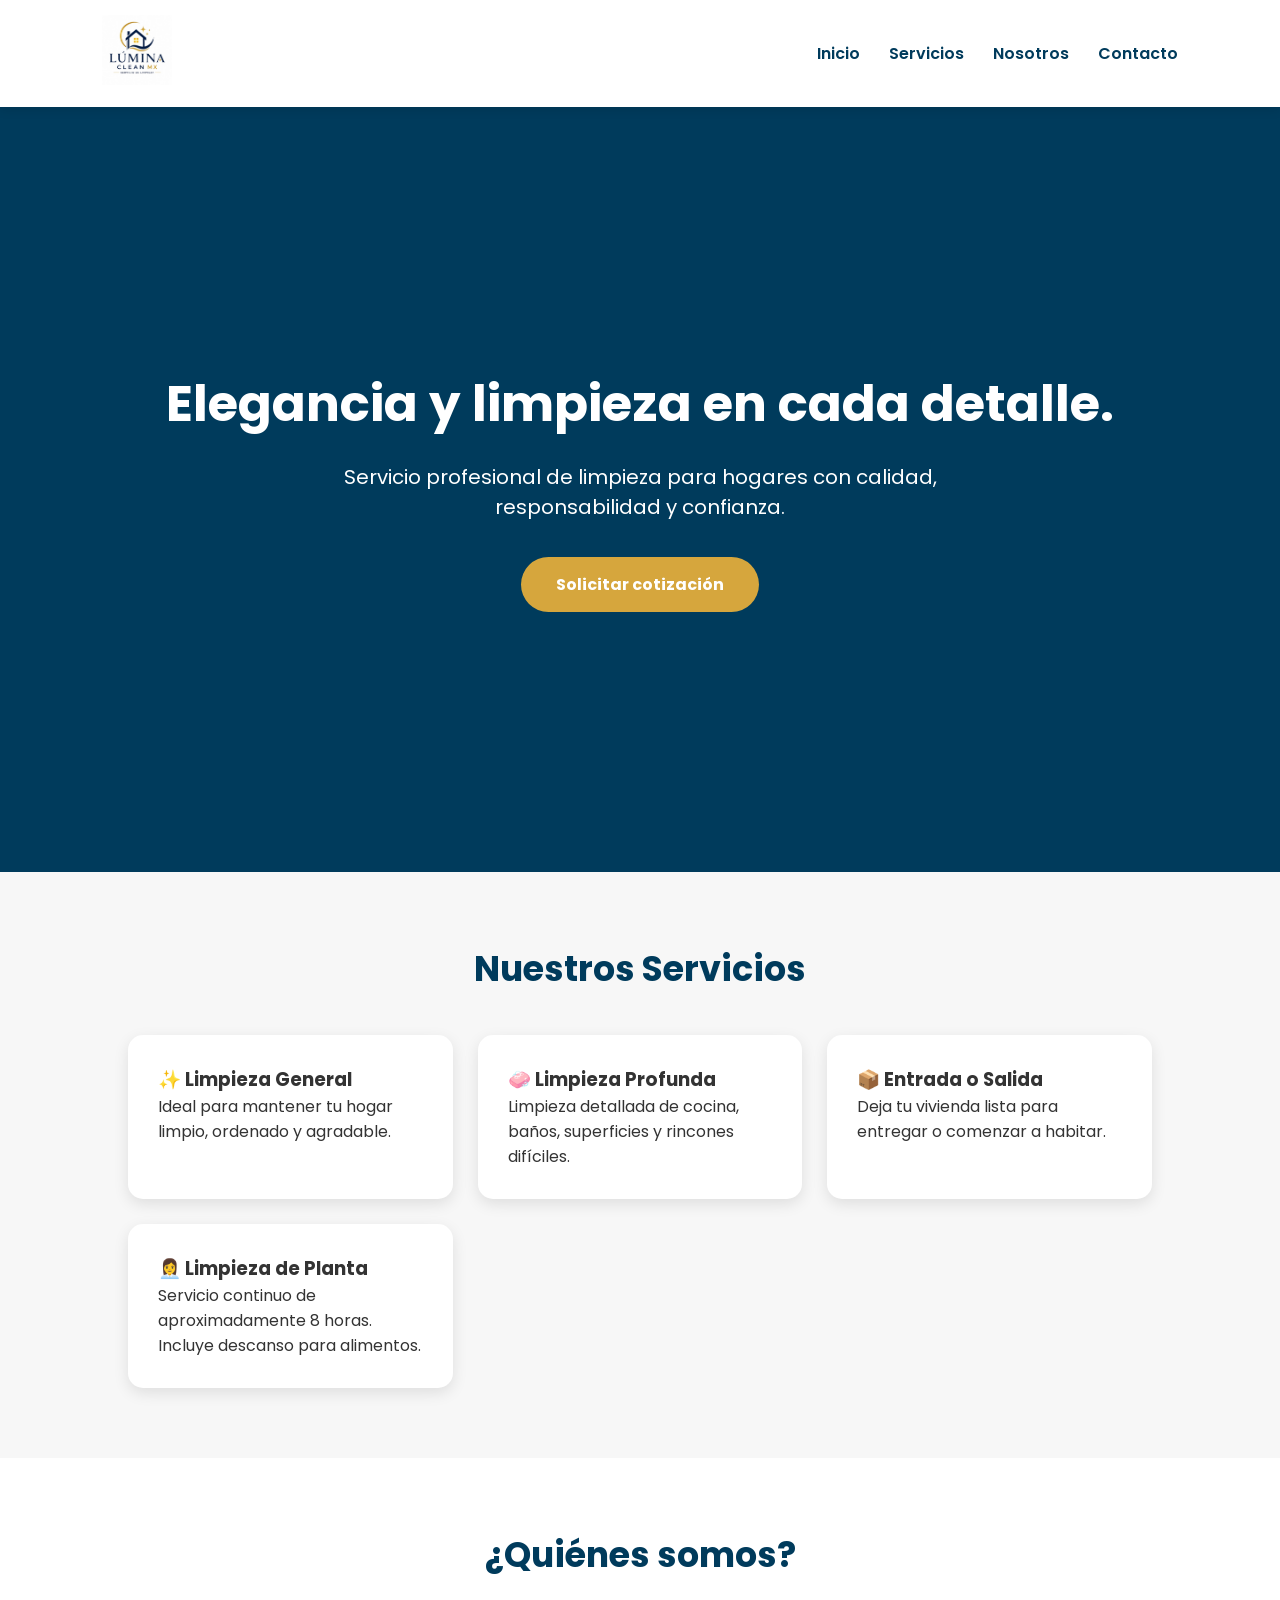
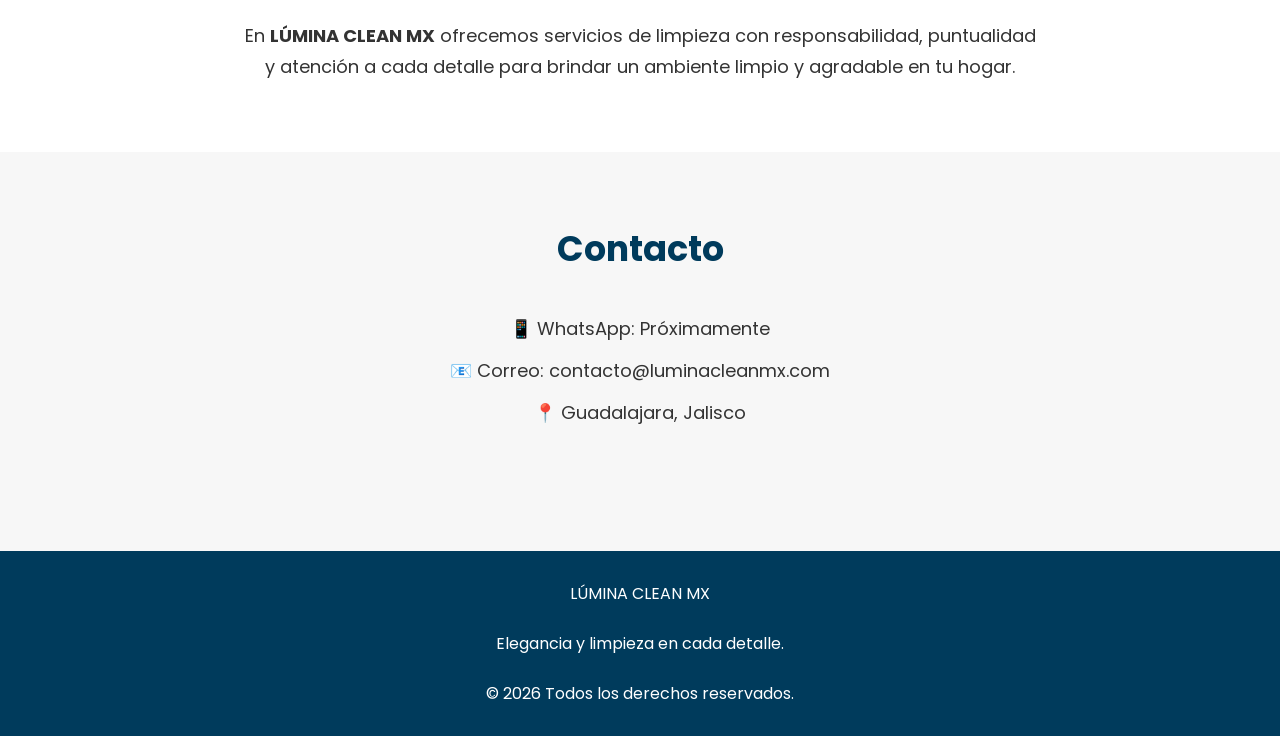
==== LUMINA-CLEAN-MX/index.html @ 3fd2923a "Add files via upload" ====
<!DOCTYPE html>
<html lang="es">
<head>

<meta charset="UTF-8">
<meta name="viewport" content="width=device-width, initial-scale=1.0">

<title>LÚMINA CLEAN MX</title>

<link rel="stylesheet" href="style.css">

<link rel="preconnect" href="https://fonts.googleapis.com">

<link href="https://fonts.googleapis.com/css2?family=Poppins:wght@300;400;600;700&display=swap" rel="stylesheet">

</head>

<body>

<header>

<div class="logo">

<img src="img/logo.png" alt="LÚMINA CLEAN MX">

</div>

<nav>

<a href="#inicio">Inicio</a>

<a href="#servicios">Servicios</a>

<a href="#nosotros">Nosotros</a>

<a href="#contacto">Contacto</a>

</nav>

</header>

<section id="inicio" class="hero">

<h1>Elegancia y limpieza en cada detalle.</h1>

<p>
Servicio profesional de limpieza para hogares con calidad, responsabilidad y confianza.
</p>

<a href="#contacto" class="boton">
Solicitar cotización
</a>

</section>

<section id="servicios">

<h2>Nuestros Servicios</h2>

<div class="contenedor">

<div class="tarjeta">

<h3>✨ Limpieza General</h3>

<p>
Ideal para mantener tu hogar limpio, ordenado y agradable.
</p>

</div>

<div class="tarjeta">

<h3>🧼 Limpieza Profunda</h3>

<p>
Limpieza detallada de cocina, baños, superficies y rincones difíciles.
</p>

</div>

<div class="tarjeta">

<h3>📦 Entrada o Salida</h3>

<p>
Deja tu vivienda lista para entregar o comenzar a habitar.
</p>

</div>

<div class="tarjeta">

<h3>👩‍💼 Limpieza de Planta</h3>

<p>

Servicio continuo de aproximadamente 8 horas.

Incluye descanso para alimentos.

</p>

</div>

</div>

</section>

<section id="nosotros">

<h2>¿Quiénes somos?</h2>

<p>

En <strong>LÚMINA CLEAN MX</strong> ofrecemos servicios de limpieza con responsabilidad, puntualidad y atención a cada detalle para brindar un ambiente limpio y agradable en tu hogar.

</p>

</section>

<section id="contacto">

<h2>Contacto</h2>

<p>

📱 WhatsApp: Próximamente

</p>

<p>

📧 Correo: contacto@luminacleanmx.com

</p>

<p>

📍 Guadalajara, Jalisco

</p>

</section>

<footer>

<p>

LÚMINA CLEAN MX

<br><br>

Elegancia y limpieza en cada detalle.

<br><br>

© 2026 Todos los derechos reservados.

</p>

</footer>

<script src="script.js"></script>

</body>

</html>
---- LUMINA-CLEAN-MX/style.css ----
*{
margin:0;
padding:0;
box-sizing:border-box;
}

body{

font-family:'Poppins',sans-serif;
background:#f7f7f7;
color:#333;

}

header{

display:flex;
justify-content:space-between;
align-items:center;

padding:15px 8%;

background:white;

position:sticky;
top:0;

box-shadow:0 3px 10px rgba(0,0,0,.1);

}

.logo img{

height:70px;

}

nav a{

text-decoration:none;

margin-left:25px;

color:#003b5c;

font-weight:600;

}

.hero{

height:85vh;

display:flex;

flex-direction:column;

justify-content:center;

align-items:center;

text-align:center;

background:#003b5c;

color:white;

padding:20px;

}

.hero h1{

font-size:50px;

margin-bottom:20px;

}

.hero p{

font-size:20px;

max-width:700px;

margin-bottom:35px;

}

.boton{

background:#d6a63d;

padding:15px 35px;

text-decoration:none;

color:white;

border-radius:30px;

font-weight:bold;

transition:.3s;

}

.boton:hover{

background:#c08d1d;

}

section{

padding:70px 10%;

}

h2{

text-align:center;

margin-bottom:40px;

font-size:35px;

color:#003b5c;

}

.contenedor{

display:grid;

grid-template-columns:repeat(auto-fit,minmax(250px,1fr));

gap:25px;

}

.tarjeta{

background:white;

padding:30px;

border-radius:15px;

box-shadow:0 5px 15px rgba(0,0,0,.1);

transition:.3s;

}

.tarjeta:hover{

transform:translateY(-8px);

}

#nosotros{

text-align:center;

background:white;

}

#nosotros p{

max-width:800px;

margin:auto;

font-size:18px;

line-height:1.7;

}

#contacto{

text-align:center;

}

#contacto p{

margin:15px;

font-size:18px;

}

footer{

background:#003b5c;

color:white;

text-align:center;

padding:30px;

margin-top:40px;

}

@media(max-width:768px){

header{

flex-direction:column;

}

nav{

margin-top:15px;

}

nav a{

display:block;

margin:10px 0;

}

.hero h1{

font-size:35px;

}

.hero p{

font-size:18px;

}

}
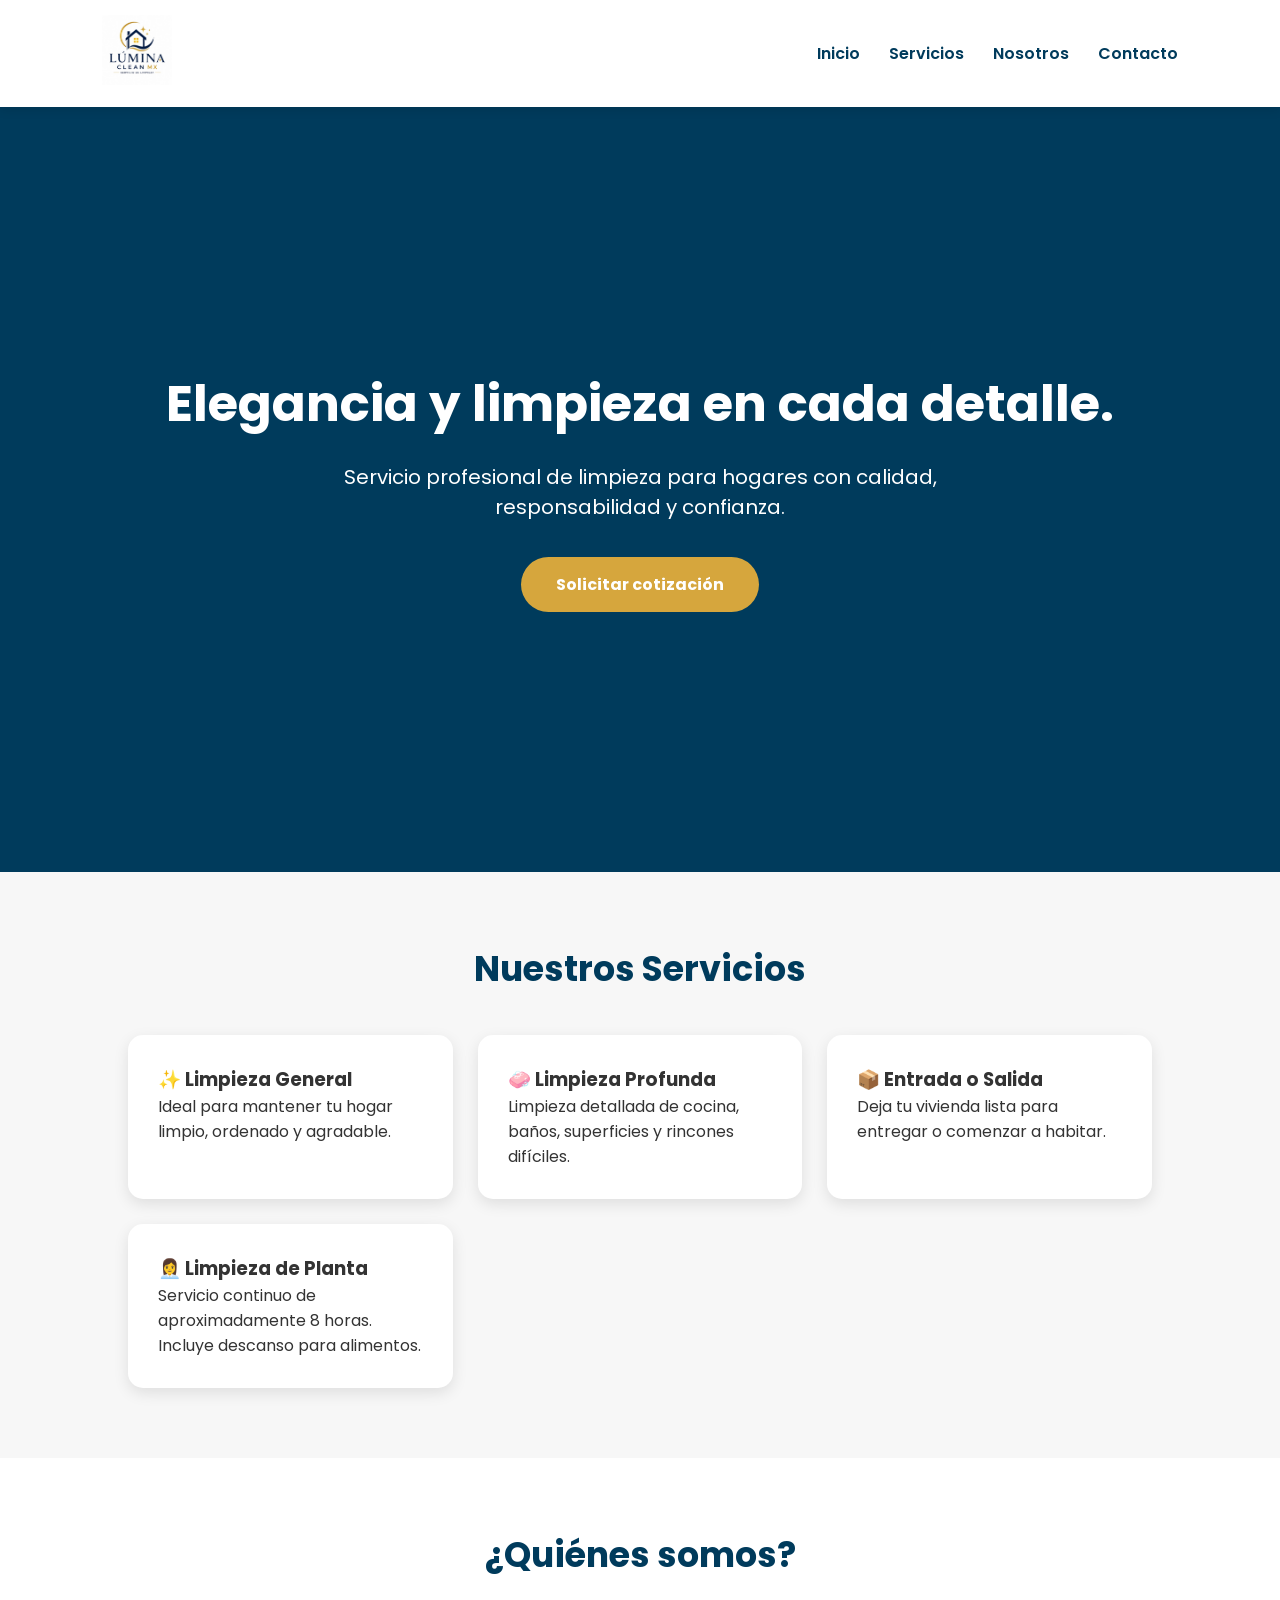
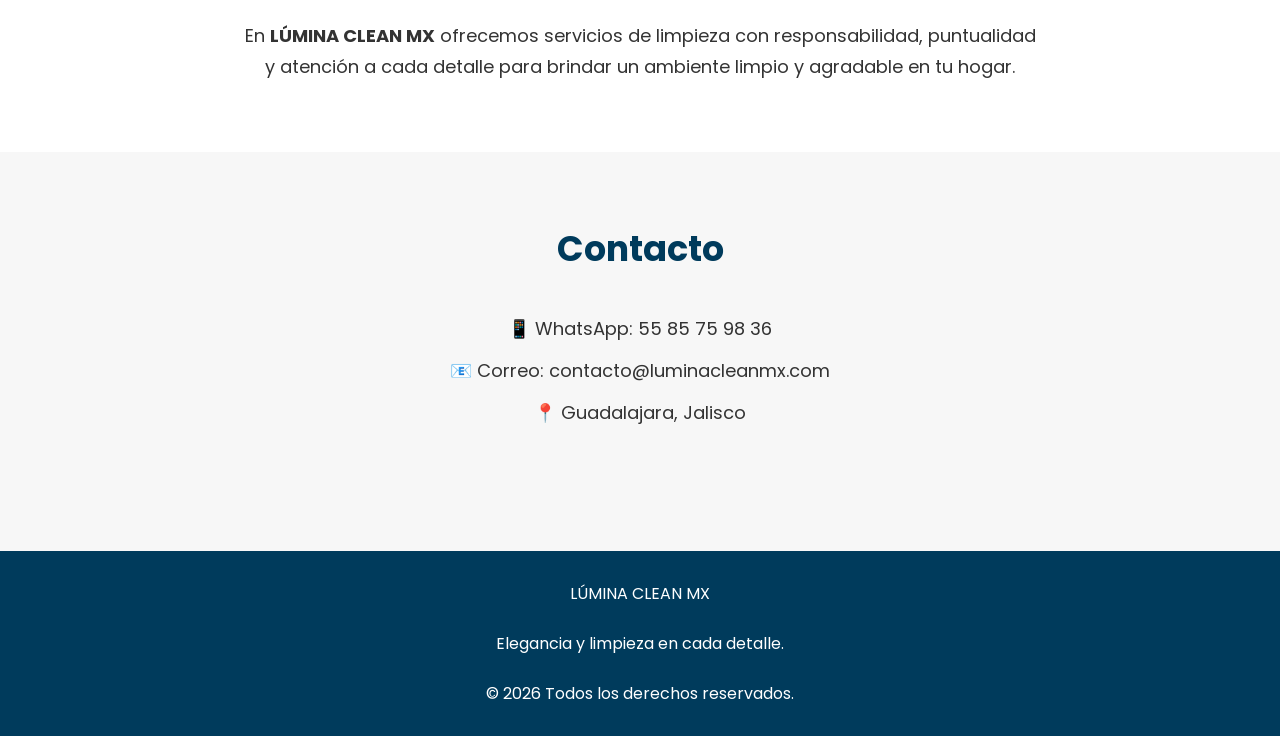
==== commit b6d0e1e8: "Update index.html" ====
--- a/LUMINA-CLEAN-MX/index.html
+++ b/LUMINA-CLEAN-MX/index.html
@@ -125,7 +125,7 @@
 
 <p>
 
-📱 WhatsApp: Próximamente
+📱 WhatsApp: 55 85 75 98 36
 
 </p>
 
@@ -165,4 +165,4 @@
 
 </body>
 
-</html>+</html>
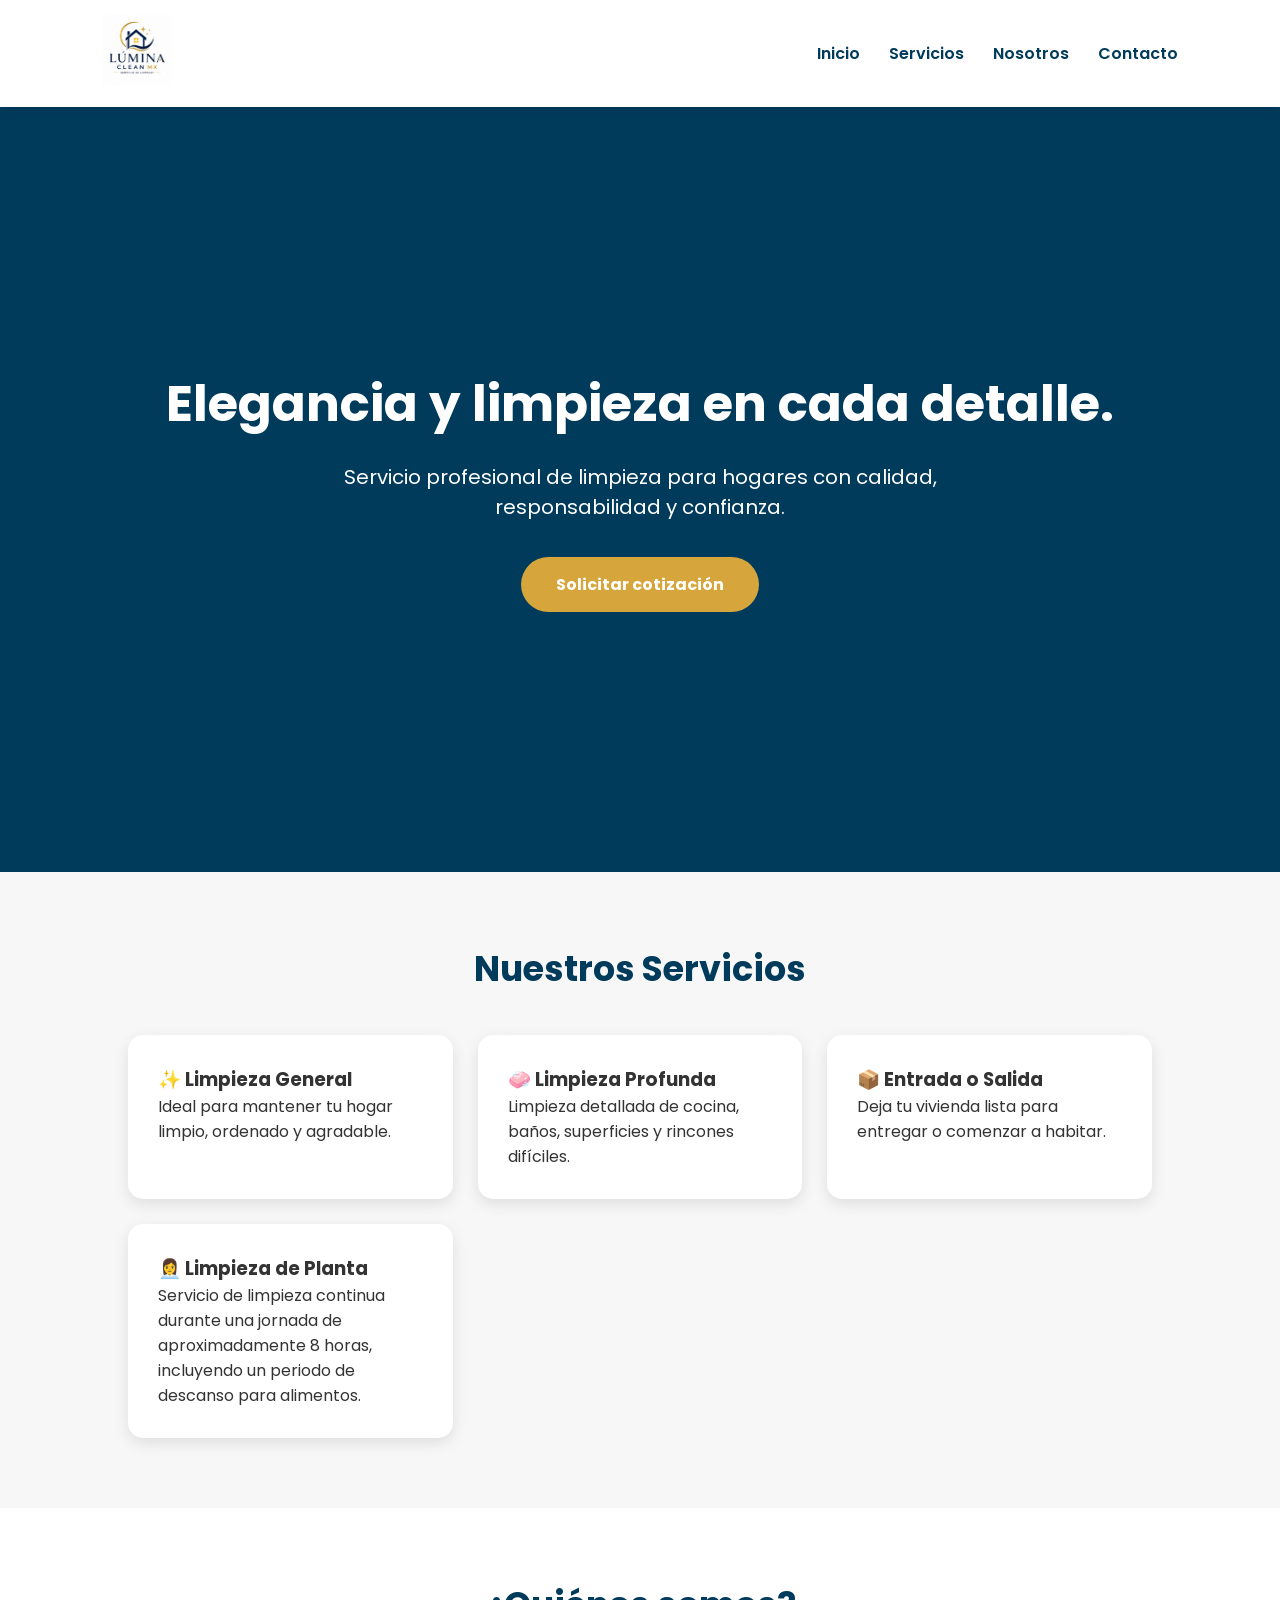
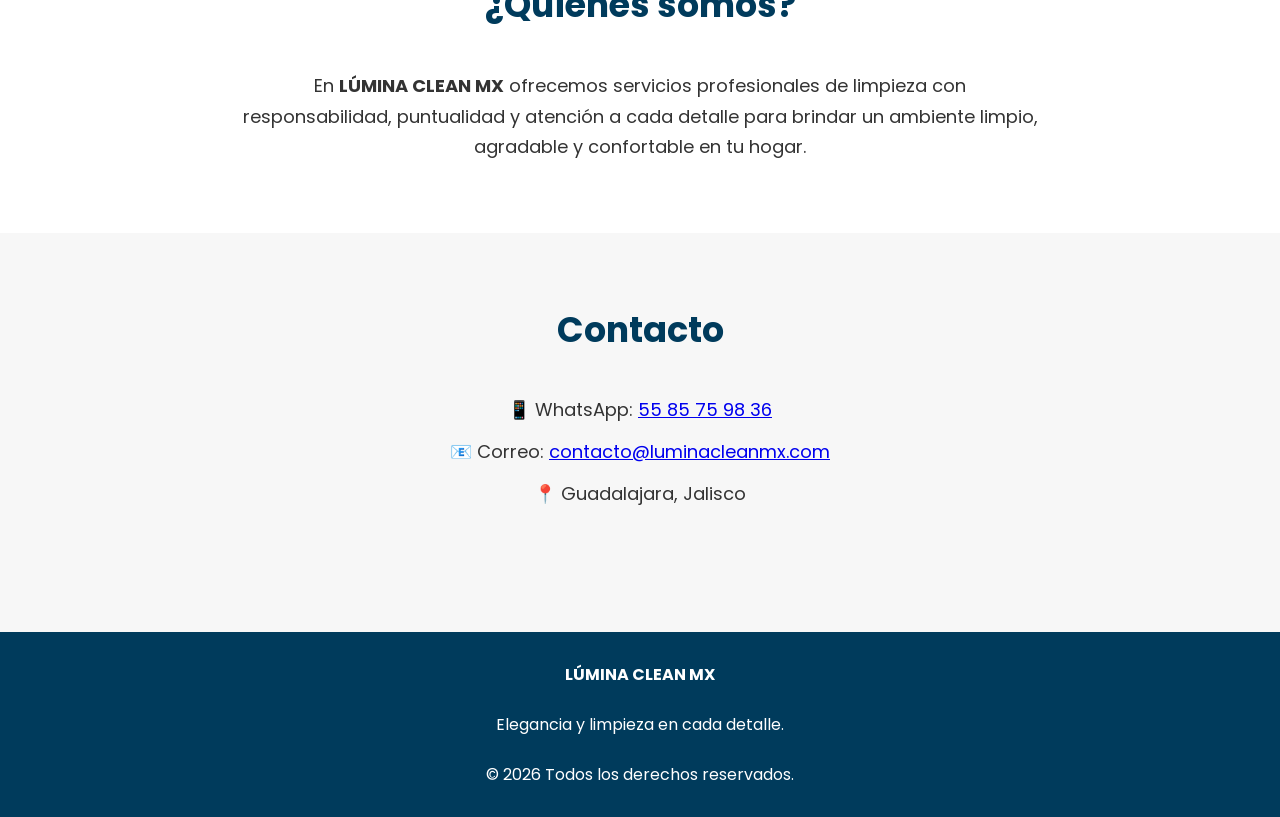
==== commit 36154b59: "Update index.html" ====
--- a/LUMINA-CLEAN-MX/index.html
+++ b/LUMINA-CLEAN-MX/index.html
@@ -1,167 +1,227 @@
 <!DOCTYPE html>
 <html lang="es">
+
 <head>
 
-<meta charset="UTF-8">
-<meta name="viewport" content="width=device-width, initial-scale=1.0">
-
-<title>LÚMINA CLEAN MX</title>
-
-<link rel="stylesheet" href="style.css">
-
-<link rel="preconnect" href="https://fonts.googleapis.com">
-
-<link href="https://fonts.googleapis.com/css2?family=Poppins:wght@300;400;600;700&display=swap" rel="stylesheet">
+    <meta charset="UTF-8">
+
+    <meta name="viewport" content="width=device-width, initial-scale=1.0">
+
+    <meta name="description"
+        content="LÚMINA CLEAN MX ofrece servicios profesionales de limpieza general, profunda, entrada y salida, y limpieza de planta en Guadalajara, Jalisco.">
+
+    <title>LÚMINA CLEAN MX | Servicios Profesionales de Limpieza</title>
+
+    <link rel="stylesheet" href="style.css">
+
+    <link rel="preconnect" href="https://fonts.googleapis.com">
+
+    <link rel="preconnect" href="https://fonts.gstatic.com" crossorigin>
+
+    <link href="https://fonts.googleapis.com/css2?family=Poppins:wght@300;400;600;700&display=swap"
+        rel="stylesheet">
 
 </head>
 
 <body>
 
-<header>
-
-<div class="logo">
-
-<img src="img/logo.png" alt="LÚMINA CLEAN MX">
-
-</div>
-
-<nav>
-
-<a href="#inicio">Inicio</a>
-
-<a href="#servicios">Servicios</a>
-
-<a href="#nosotros">Nosotros</a>
-
-<a href="#contacto">Contacto</a>
-
-</nav>
-
-</header>
-
-<section id="inicio" class="hero">
-
-<h1>Elegancia y limpieza en cada detalle.</h1>
-
-<p>
-Servicio profesional de limpieza para hogares con calidad, responsabilidad y confianza.
-</p>
-
-<a href="#contacto" class="boton">
-Solicitar cotización
-</a>
-
-</section>
-
-<section id="servicios">
-
-<h2>Nuestros Servicios</h2>
-
-<div class="contenedor">
-
-<div class="tarjeta">
-
-<h3>✨ Limpieza General</h3>
-
-<p>
-Ideal para mantener tu hogar limpio, ordenado y agradable.
-</p>
-
-</div>
-
-<div class="tarjeta">
-
-<h3>🧼 Limpieza Profunda</h3>
-
-<p>
-Limpieza detallada de cocina, baños, superficies y rincones difíciles.
-</p>
-
-</div>
-
-<div class="tarjeta">
-
-<h3>📦 Entrada o Salida</h3>
-
-<p>
-Deja tu vivienda lista para entregar o comenzar a habitar.
-</p>
-
-</div>
-
-<div class="tarjeta">
-
-<h3>👩‍💼 Limpieza de Planta</h3>
-
-<p>
-
-Servicio continuo de aproximadamente 8 horas.
-
-Incluye descanso para alimentos.
-
-</p>
-
-</div>
-
-</div>
-
-</section>
-
-<section id="nosotros">
-
-<h2>¿Quiénes somos?</h2>
-
-<p>
-
-En <strong>LÚMINA CLEAN MX</strong> ofrecemos servicios de limpieza con responsabilidad, puntualidad y atención a cada detalle para brindar un ambiente limpio y agradable en tu hogar.
-
-</p>
-
-</section>
-
-<section id="contacto">
-
-<h2>Contacto</h2>
-
-<p>
-
-📱 WhatsApp: 55 85 75 98 36
-
-</p>
-
-<p>
-
-📧 Correo: contacto@luminacleanmx.com
-
-</p>
-
-<p>
-
-📍 Guadalajara, Jalisco
-
-</p>
-
-</section>
-
-<footer>
-
-<p>
-
-LÚMINA CLEAN MX
-
-<br><br>
-
-Elegancia y limpieza en cada detalle.
-
-<br><br>
-
-© 2026 Todos los derechos reservados.
-
-</p>
-
-</footer>
-
-<script src="script.js"></script>
+    <!-- ENCABEZADO -->
+
+    <header>
+
+        <div class="logo">
+
+            <a href="#inicio">
+
+                <img src="img/logo.png" alt="Logo de LÚMINA CLEAN MX">
+
+            </a>
+
+        </div>
+
+        <nav aria-label="Navegación principal">
+
+            <a href="#inicio">Inicio</a>
+
+            <a href="#servicios">Servicios</a>
+
+            <a href="#nosotros">Nosotros</a>
+
+            <a href="#contacto">Contacto</a>
+
+        </nav>
+
+    </header>
+
+
+    <!-- CONTENIDO PRINCIPAL -->
+
+    <main>
+
+        <!-- INICIO -->
+
+        <section id="inicio" class="hero">
+
+            <h1>Elegancia y limpieza en cada detalle.</h1>
+
+            <p>
+                Servicio profesional de limpieza para hogares con calidad,
+                responsabilidad y confianza.
+            </p>
+
+            <a href="#contacto" class="boton">
+
+                Solicitar cotización
+
+            </a>
+
+        </section>
+
+
+        <!-- SERVICIOS -->
+
+        <section id="servicios">
+
+            <h2>Nuestros Servicios</h2>
+
+            <div class="contenedor">
+
+                <div class="tarjeta">
+
+                    <h3>✨ Limpieza General</h3>
+
+                    <p>
+                        Ideal para mantener tu hogar limpio,
+                        ordenado y agradable.
+                    </p>
+
+                </div>
+
+
+                <div class="tarjeta">
+
+                    <h3>🧼 Limpieza Profunda</h3>
+
+                    <p>
+                        Limpieza detallada de cocina, baños,
+                        superficies y rincones difíciles.
+                    </p>
+
+                </div>
+
+
+                <div class="tarjeta">
+
+                    <h3>📦 Entrada o Salida</h3>
+
+                    <p>
+                        Deja tu vivienda lista para entregar
+                        o comenzar a habitar.
+                    </p>
+
+                </div>
+
+
+                <div class="tarjeta">
+
+                    <h3>👩‍💼 Limpieza de Planta</h3>
+
+                    <p>
+                        Servicio de limpieza continua durante
+                        una jornada de aproximadamente 8 horas,
+                        incluyendo un periodo de descanso para alimentos.
+                    </p>
+
+                </div>
+
+            </div>
+
+        </section>
+
+
+        <!-- NOSOTROS -->
+
+        <section id="nosotros">
+
+            <h2>¿Quiénes somos?</h2>
+
+            <p>
+
+                En <strong>LÚMINA CLEAN MX</strong> ofrecemos servicios
+                profesionales de limpieza con responsabilidad, puntualidad
+                y atención a cada detalle para brindar un ambiente limpio,
+                agradable y confortable en tu hogar.
+
+            </p>
+
+        </section>
+
+
+        <!-- CONTACTO -->
+
+        <section id="contacto">
+
+            <h2>Contacto</h2>
+
+            <p>
+
+                📱 WhatsApp:
+
+                <a href="https://wa.me/525585759836" target="_blank">
+
+                    55 85 75 98 36
+
+                </a>
+
+            </p>
+
+
+            <p>
+
+                📧 Correo:
+
+                <a href="mailto:contacto@luminacleanmx.com">
+
+                    contacto@luminacleanmx.com
+
+                </a>
+
+            </p>
+
+
+            <p>
+
+                📍 Guadalajara, Jalisco
+
+            </p>
+
+        </section>
+
+    </main>
+
+
+    <!-- PIE DE PÁGINA -->
+
+    <footer>
+
+        <p>
+
+            <strong>LÚMINA CLEAN MX</strong>
+
+            <br><br>
+
+            Elegancia y limpieza en cada detalle.
+
+            <br><br>
+
+            © 2026 Todos los derechos reservados.
+
+        </p>
+
+    </footer>
+
+
+    <script src="script.js"></script>
 
 </body>
 
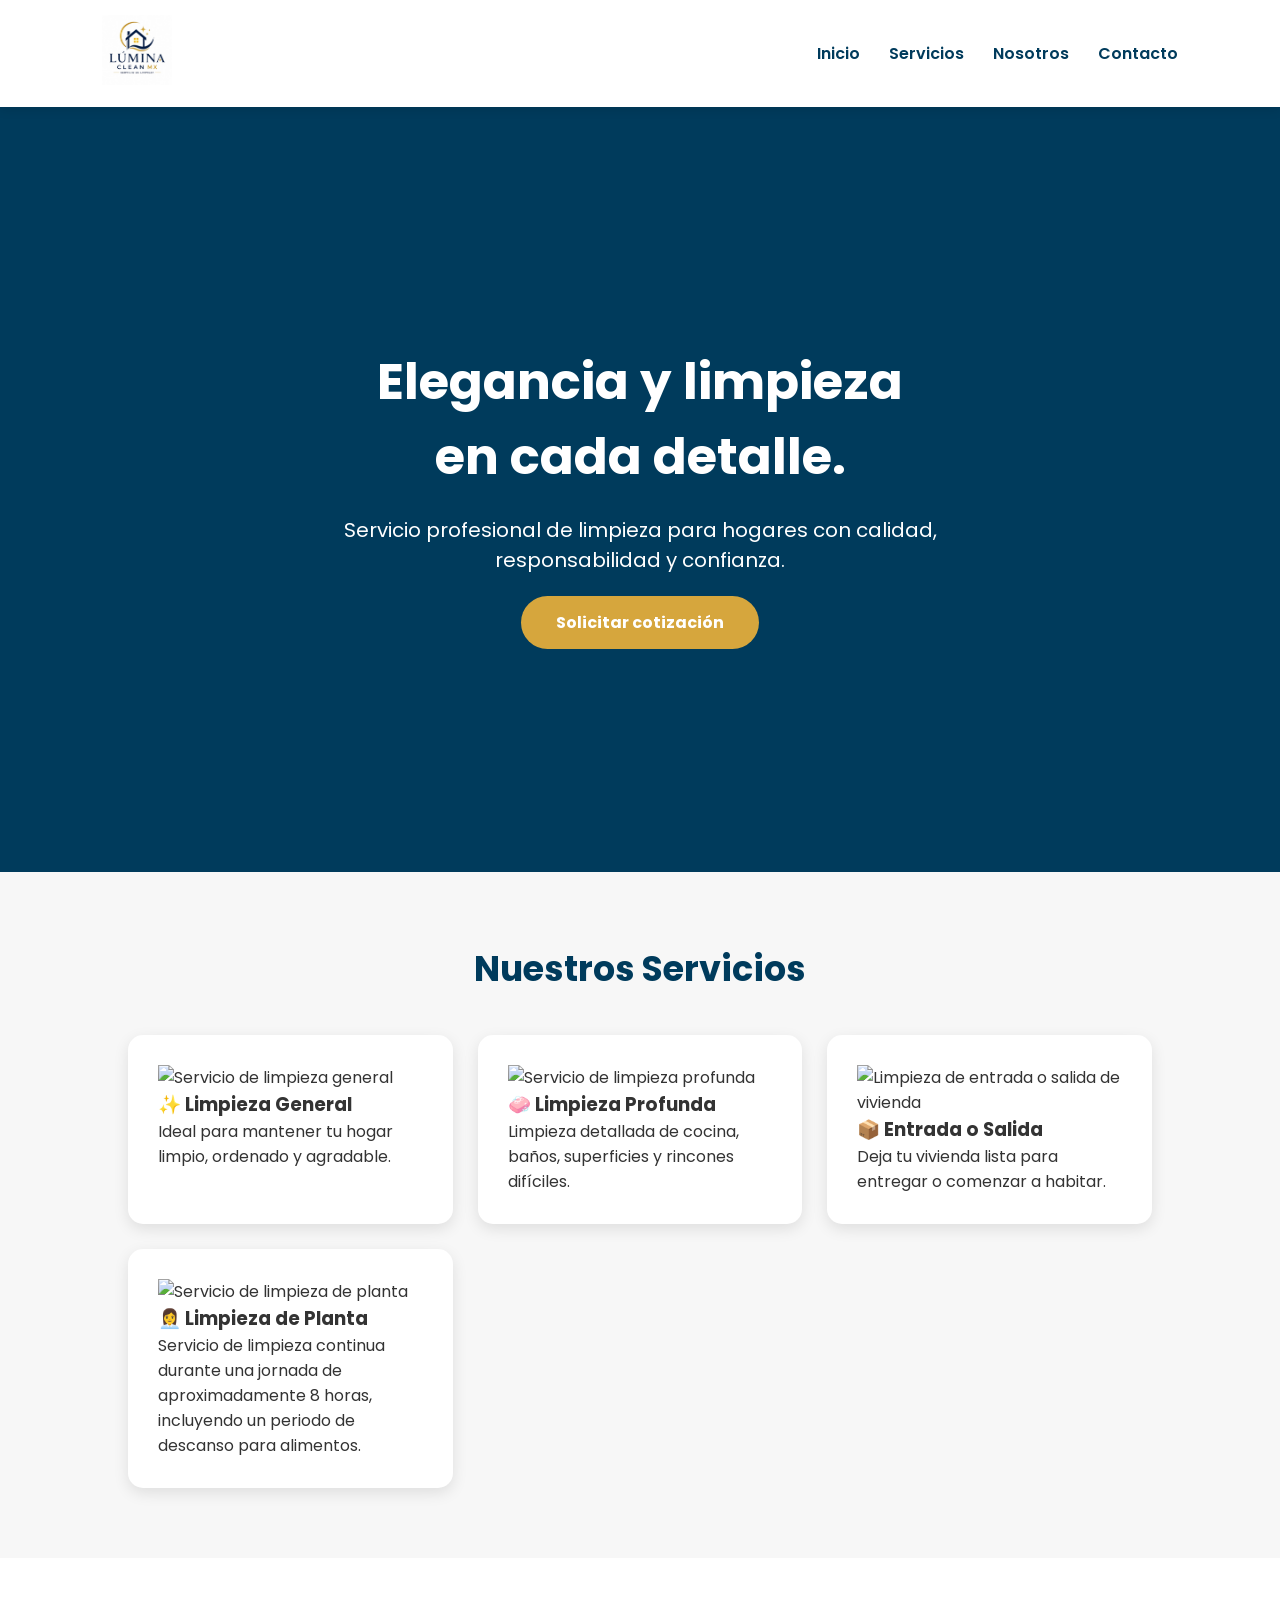
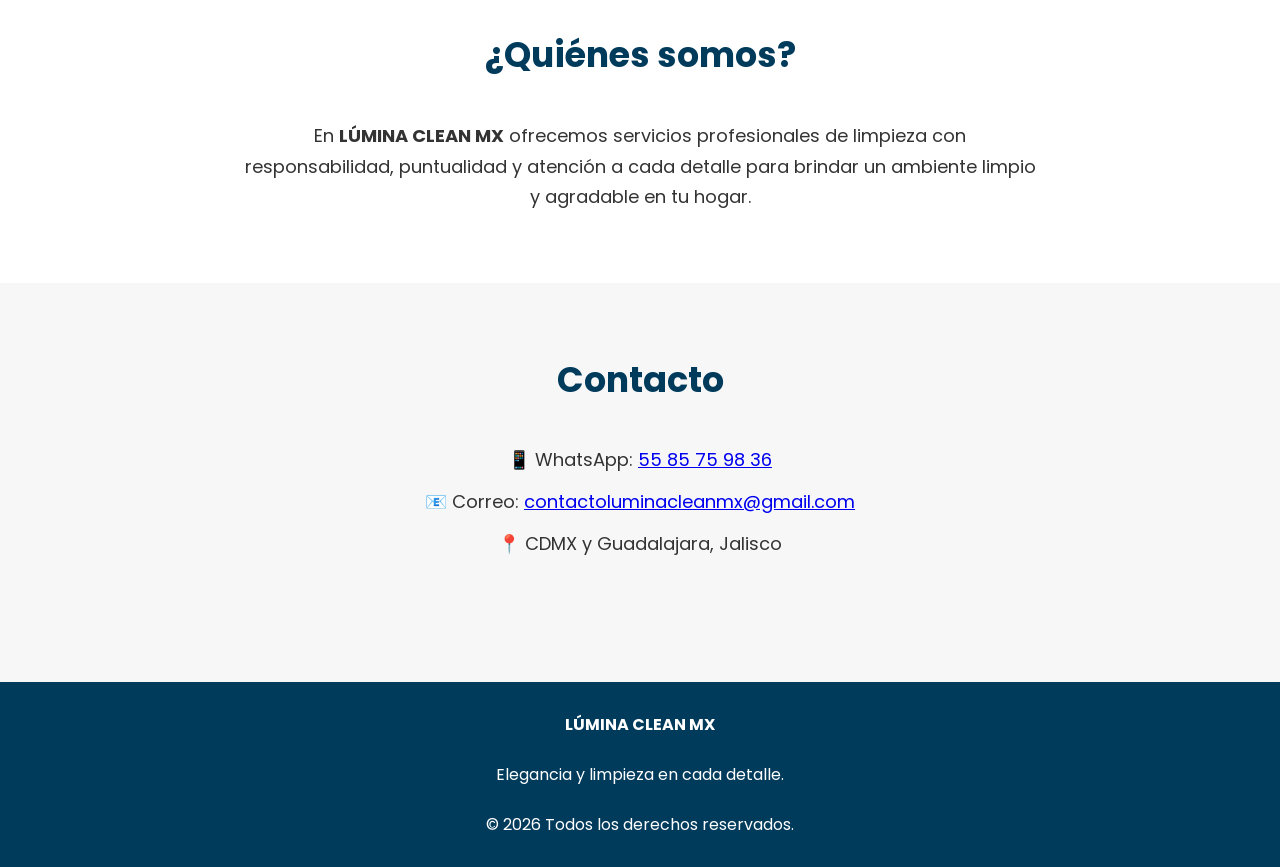
==== commit b9dcf6c5: "Update index.html" ====
--- a/LUMINA-CLEAN-MX/index.html
+++ b/LUMINA-CLEAN-MX/index.html
@@ -8,9 +8,9 @@
     <meta name="viewport" content="width=device-width, initial-scale=1.0">
 
     <meta name="description"
-        content="LÚMINA CLEAN MX ofrece servicios profesionales de limpieza general, profunda, entrada y salida, y limpieza de planta en Guadalajara, Jalisco.">
-
-    <title>LÚMINA CLEAN MX | Servicios Profesionales de Limpieza</title>
+        content="LÚMINA CLEAN MX ofrece servicios profesionales de limpieza para hogares en Ciudad de México y Guadalajara, Jalisco.">
+
+    <title>LÚMINA CLEAN MX | Limpieza Profesional</title>
 
     <link rel="stylesheet" href="style.css">
 
@@ -18,14 +18,18 @@
 
     <link rel="preconnect" href="https://fonts.gstatic.com" crossorigin>
 
-    <link href="https://fonts.googleapis.com/css2?family=Poppins:wght@300;400;600;700&display=swap"
+    <link href="https://fonts.googleapis.com/css2?family=Poppins:wght@300;400;500;600;700&display=swap"
         rel="stylesheet">
 
 </head>
 
+
 <body>
 
-    <!-- ENCABEZADO -->
+
+    <!-- =========================
+         ENCABEZADO
+    ========================== -->
 
     <header>
 
@@ -33,196 +37,377 @@
 
             <a href="#inicio">
 
-                <img src="img/logo.png" alt="Logo de LÚMINA CLEAN MX">
+                <img src="img/logo.png"
+                    alt="Logo de LÚMINA CLEAN MX">
 
             </a>
 
         </div>
 
+
         <nav aria-label="Navegación principal">
 
-            <a href="#inicio">Inicio</a>
-
-            <a href="#servicios">Servicios</a>
-
-            <a href="#nosotros">Nosotros</a>
-
-            <a href="#contacto">Contacto</a>
+            <a href="#inicio">
+                Inicio
+            </a>
+
+            <a href="#servicios">
+                Servicios
+            </a>
+
+            <a href="#nosotros">
+                Nosotros
+            </a>
+
+            <a href="#contacto">
+                Contacto
+            </a>
 
         </nav>
 
     </header>
 
 
-    <!-- CONTENIDO PRINCIPAL -->
+    <!-- =========================
+         CONTENIDO PRINCIPAL
+    ========================== -->
 
     <main>
 
-        <!-- INICIO -->
+
+        <!-- =========================
+             HERO / PORTADA
+        ========================== -->
 
         <section id="inicio" class="hero">
 
-            <h1>Elegancia y limpieza en cada detalle.</h1>
+            <div class="hero-contenido">
+
+
+                <h1>
+
+                    Elegancia y limpieza
+                    <br>
+                    en cada detalle.
+
+                </h1>
+
+
+                <p>
+
+                    Servicio profesional de limpieza para hogares
+                    con calidad, responsabilidad y confianza.
+
+                </p>
+
+
+                <a href="#contacto"
+                    class="boton">
+
+                    Solicitar cotización
+
+                </a>
+
+
+            </div>
+
+        </section>
+
+
+        <!-- =========================
+             SERVICIOS
+        ========================== -->
+
+        <section id="servicios"
+            class="seccion">
+
+
+            <h2>
+
+                Nuestros Servicios
+
+            </h2>
+
+
+            <div class="contenedor">
+
+
+                <!-- LIMPIEZA GENERAL -->
+
+                <div class="tarjeta">
+
+
+                    <img src="img/limpieza-general.jpg"
+                        alt="Servicio de limpieza general">
+
+
+                    <div class="tarjeta-contenido">
+
+
+                        <h3>
+
+                            ✨ Limpieza General
+
+                        </h3>
+
+
+                        <p>
+
+                            Ideal para mantener tu hogar limpio,
+                            ordenado y agradable.
+
+                        </p>
+
+
+                    </div>
+
+
+                </div>
+
+
+                <!-- LIMPIEZA PROFUNDA -->
+
+                <div class="tarjeta">
+
+
+                    <img src="img/limpieza-profunda.jpg"
+                        alt="Servicio de limpieza profunda">
+
+
+                    <div class="tarjeta-contenido">
+
+
+                        <h3>
+
+                            🧼 Limpieza Profunda
+
+                        </h3>
+
+
+                        <p>
+
+                            Limpieza detallada de cocina, baños,
+                            superficies y rincones difíciles.
+
+                        </p>
+
+
+                    </div>
+
+
+                </div>
+
+
+                <!-- ENTRADA O SALIDA -->
+
+                <div class="tarjeta">
+
+
+                    <img src="img/entrada-salida.jpg"
+                        alt="Limpieza de entrada o salida de vivienda">
+
+
+                    <div class="tarjeta-contenido">
+
+
+                        <h3>
+
+                            📦 Entrada o Salida
+
+                        </h3>
+
+
+                        <p>
+
+                            Deja tu vivienda lista para entregar
+                            o comenzar a habitar.
+
+                        </p>
+
+
+                    </div>
+
+
+                </div>
+
+
+                <!-- LIMPIEZA DE PLANTA -->
+
+                <div class="tarjeta">
+
+
+                    <img src="img/limpieza-planta.jpg"
+                        alt="Servicio de limpieza de planta">
+
+
+                    <div class="tarjeta-contenido">
+
+
+                        <h3>
+
+                            👩‍💼 Limpieza de Planta
+
+                        </h3>
+
+
+                        <p>
+
+                            Servicio de limpieza continua durante
+                            una jornada de aproximadamente 8 horas,
+                            incluyendo un periodo de descanso para alimentos.
+
+                        </p>
+
+
+                    </div>
+
+
+                </div>
+
+
+            </div>
+
+
+        </section>
+
+
+        <!-- =========================
+             NOSOTROS
+        ========================== -->
+
+        <section id="nosotros"
+            class="seccion nosotros">
+
+
+            <h2>
+
+                ¿Quiénes somos?
+
+            </h2>
+
 
             <p>
-                Servicio profesional de limpieza para hogares con calidad,
-                responsabilidad y confianza.
+
+                En <strong>LÚMINA CLEAN MX</strong> ofrecemos servicios
+                profesionales de limpieza con responsabilidad,
+                puntualidad y atención a cada detalle para brindar
+                un ambiente limpio y agradable en tu hogar.
+
             </p>
 
-            <a href="#contacto" class="boton">
-
-                Solicitar cotización
-
-            </a>
 
         </section>
 
 
-        <!-- SERVICIOS -->
-
-        <section id="servicios">
-
-            <h2>Nuestros Servicios</h2>
-
-            <div class="contenedor">
-
-                <div class="tarjeta">
-
-                    <h3>✨ Limpieza General</h3>
-
-                    <p>
-                        Ideal para mantener tu hogar limpio,
-                        ordenado y agradable.
-                    </p>
-
-                </div>
-
-
-                <div class="tarjeta">
-
-                    <h3>🧼 Limpieza Profunda</h3>
-
-                    <p>
-                        Limpieza detallada de cocina, baños,
-                        superficies y rincones difíciles.
-                    </p>
-
-                </div>
-
-
-                <div class="tarjeta">
-
-                    <h3>📦 Entrada o Salida</h3>
-
-                    <p>
-                        Deja tu vivienda lista para entregar
-                        o comenzar a habitar.
-                    </p>
-
-                </div>
-
-
-                <div class="tarjeta">
-
-                    <h3>👩‍💼 Limpieza de Planta</h3>
-
-                    <p>
-                        Servicio de limpieza continua durante
-                        una jornada de aproximadamente 8 horas,
-                        incluyendo un periodo de descanso para alimentos.
-                    </p>
-
-                </div>
-
-            </div>
+        <!-- =========================
+             CONTACTO
+        ========================== -->
+
+        <section id="contacto"
+            class="seccion contacto">
+
+
+            <h2>
+
+                Contacto
+
+            </h2>
+
+
+            <p>
+
+
+                📱 WhatsApp:
+
+
+                <a href="https://wa.me/525585759836"
+                    target="_blank"
+                    rel="noopener noreferrer">
+
+
+                    55 85 75 98 36
+
+
+                </a>
+
+
+            </p>
+
+
+            <p>
+
+
+                📧 Correo:
+
+
+                <a href="mailto:contactoluminacleanmx@gmail.com">
+
+
+                    contactoluminacleanmx@gmail.com
+
+
+                </a>
+
+
+            </p>
+
+
+            <p>
+
+
+                📍 CDMX y Guadalajara, Jalisco
+
+
+            </p>
+
 
         </section>
 
 
-        <!-- NOSOTROS -->
-
-        <section id="nosotros">
-
-            <h2>¿Quiénes somos?</h2>
-
-            <p>
-
-                En <strong>LÚMINA CLEAN MX</strong> ofrecemos servicios
-                profesionales de limpieza con responsabilidad, puntualidad
-                y atención a cada detalle para brindar un ambiente limpio,
-                agradable y confortable en tu hogar.
-
-            </p>
-
-        </section>
-
-
-        <!-- CONTACTO -->
-
-        <section id="contacto">
-
-            <h2>Contacto</h2>
-
-            <p>
-
-                📱 WhatsApp:
-
-                <a href="https://wa.me/525585759836" target="_blank">
-
-                    55 85 75 98 36
-
-                </a>
-
-            </p>
-
-
-            <p>
-
-                📧 Correo:
-
-                <a href="mailto:contacto@luminacleanmx.com">
-
-                    contacto@luminacleanmx.com
-
-                </a>
-
-            </p>
-
-
-            <p>
-
-                📍 Guadalajara, Jalisco
-
-            </p>
-
-        </section>
-
     </main>
 
 
-    <!-- PIE DE PÁGINA -->
+    <!-- =========================
+         PIE DE PÁGINA
+    ========================== -->
 
     <footer>
 
+
         <p>
 
-            <strong>LÚMINA CLEAN MX</strong>
-
-            <br><br>
+
+            <strong>
+
+                LÚMINA CLEAN MX
+
+            </strong>
+
+
+            <br>
+            <br>
+
 
             Elegancia y limpieza en cada detalle.
 
-            <br><br>
+
+            <br>
+            <br>
+
 
             © 2026 Todos los derechos reservados.
 
+
         </p>
 
+
     </footer>
 
 
     <script src="script.js"></script>
 
+
 </body>
 
+
 </html>
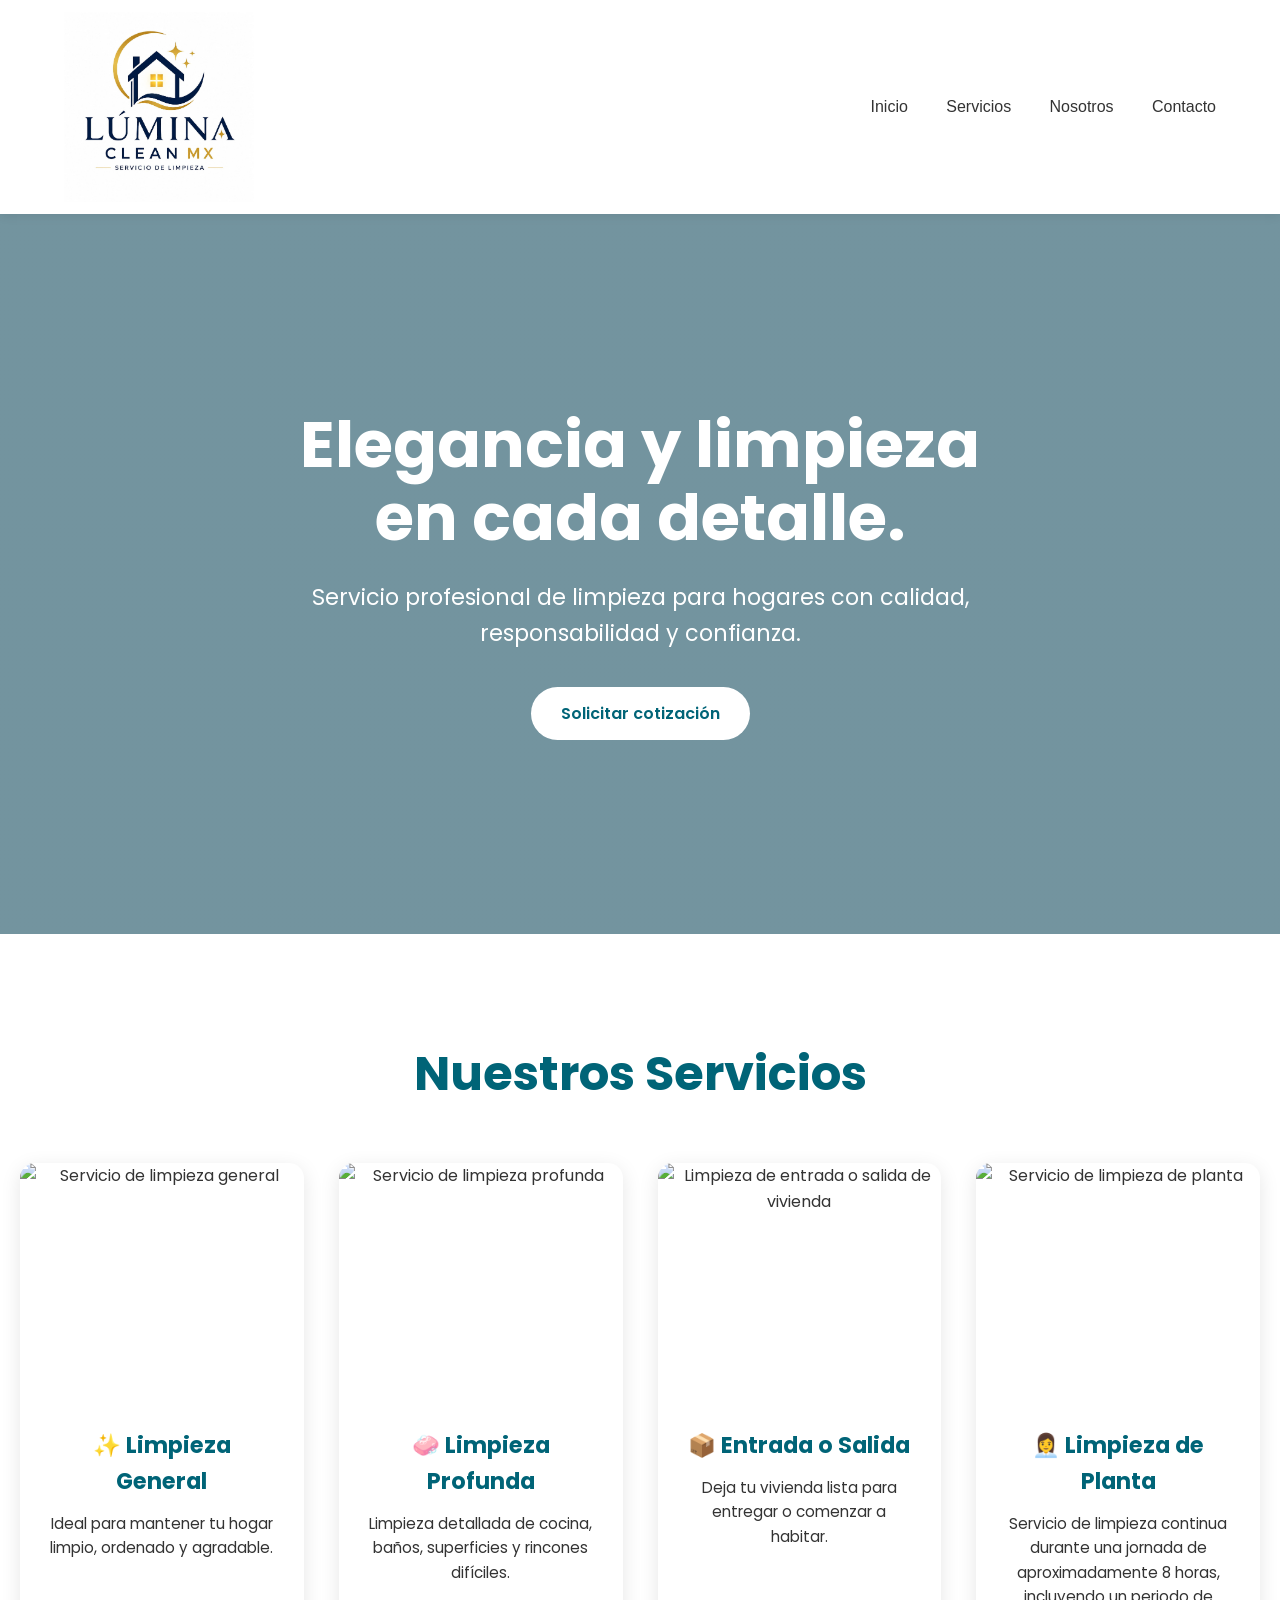
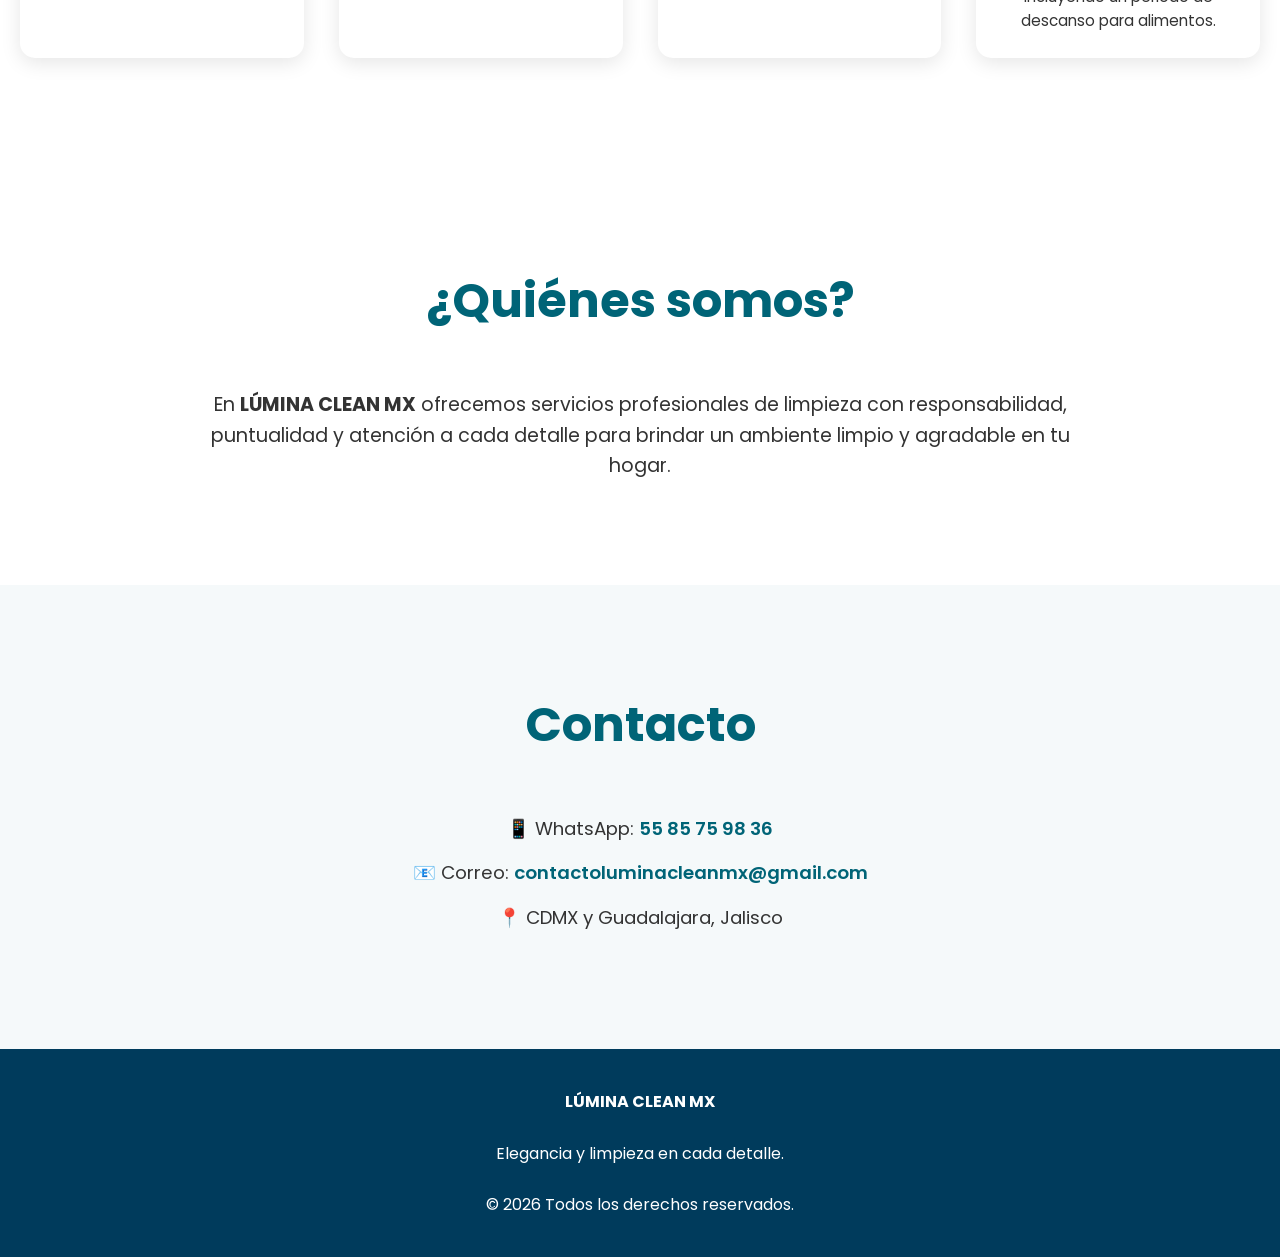
==== commit e1c729a2: "Update index.html" ====
--- a/LUMINA-CLEAN-MX/index.html
+++ b/LUMINA-CLEAN-MX/index.html
@@ -23,66 +23,39 @@
 
 </head>
 
-
 <body>
 
-
-    <!-- =========================
-         ENCABEZADO
-    ========================== -->
-
     <header>
 
         <div class="logo">
 
             <a href="#inicio">
 
-                <img src="img/logo.png"
-                    alt="Logo de LÚMINA CLEAN MX">
+                <img src="img/logo.png" alt="Logo de LÚMINA CLEAN MX">
 
             </a>
 
         </div>
 
-
         <nav aria-label="Navegación principal">
 
-            <a href="#inicio">
-                Inicio
-            </a>
-
-            <a href="#servicios">
-                Servicios
-            </a>
-
-            <a href="#nosotros">
-                Nosotros
-            </a>
-
-            <a href="#contacto">
-                Contacto
-            </a>
+            <a href="#inicio">Inicio</a>
+
+            <a href="#servicios">Servicios</a>
+
+            <a href="#nosotros">Nosotros</a>
+
+            <a href="#contacto">Contacto</a>
 
         </nav>
 
     </header>
 
-
-    <!-- =========================
-         CONTENIDO PRINCIPAL
-    ========================== -->
-
     <main>
 
-
-        <!-- =========================
-             HERO / PORTADA
-        ========================== -->
-
         <section id="inicio" class="hero">
 
             <div class="hero-contenido">
-
 
                 <h1>
 
@@ -92,7 +65,6 @@
 
                 </h1>
 
-
                 <p>
 
                     Servicio profesional de limpieza para hogares
@@ -100,27 +72,17 @@
 
                 </p>
 
-
-                <a href="#contacto"
-                    class="boton">
+                <a href="#contacto" class="boton">
 
                     Solicitar cotización
 
                 </a>
 
-
             </div>
 
         </section>
 
-
-        <!-- =========================
-             SERVICIOS
-        ========================== -->
-
-        <section id="servicios"
-            class="seccion">
-
+        <section id="servicios" class="seccion">
 
             <h2>
 
@@ -128,28 +90,20 @@
 
             </h2>
 
-
             <div class="contenedor">
 
-
-                <!-- LIMPIEZA GENERAL -->
-
-                <div class="tarjeta">
-
+                <div class="tarjeta">
 
                     <img src="img/limpieza-general.jpg"
                         alt="Servicio de limpieza general">
 
-
-                    <div class="tarjeta-contenido">
-
+                    <div class="tarjeta-contenido">
 
                         <h3>
 
                             ✨ Limpieza General
 
                         </h3>
-
 
                         <p>
 
@@ -158,31 +112,22 @@
 
                         </p>
 
-
-                    </div>
-
-
-                </div>
-
-
-                <!-- LIMPIEZA PROFUNDA -->
-
-                <div class="tarjeta">
-
+                    </div>
+
+                </div>
+
+                <div class="tarjeta">
 
                     <img src="img/limpieza-profunda.jpg"
                         alt="Servicio de limpieza profunda">
 
-
-                    <div class="tarjeta-contenido">
-
+                    <div class="tarjeta-contenido">
 
                         <h3>
 
                             🧼 Limpieza Profunda
 
                         </h3>
-
 
                         <p>
 
@@ -191,31 +136,22 @@
 
                         </p>
 
-
-                    </div>
-
-
-                </div>
-
-
-                <!-- ENTRADA O SALIDA -->
-
-                <div class="tarjeta">
-
+                    </div>
+
+                </div>
+
+                <div class="tarjeta">
 
                     <img src="img/entrada-salida.jpg"
                         alt="Limpieza de entrada o salida de vivienda">
 
-
-                    <div class="tarjeta-contenido">
-
+                    <div class="tarjeta-contenido">
 
                         <h3>
 
                             📦 Entrada o Salida
 
                         </h3>
-
 
                         <p>
 
@@ -224,31 +160,22 @@
 
                         </p>
 
-
-                    </div>
-
-
-                </div>
-
-
-                <!-- LIMPIEZA DE PLANTA -->
-
-                <div class="tarjeta">
-
+                    </div>
+
+                </div>
+
+                <div class="tarjeta">
 
                     <img src="img/limpieza-planta.jpg"
                         alt="Servicio de limpieza de planta">
 
-
-                    <div class="tarjeta-contenido">
-
+                    <div class="tarjeta-contenido">
 
                         <h3>
 
                             👩‍💼 Limpieza de Planta
 
                         </h3>
-
 
                         <p>
 
@@ -258,33 +185,21 @@
 
                         </p>
 
-
-                    </div>
-
-
-                </div>
-
+                    </div>
+
+                </div>
 
             </div>
 
-
-        </section>
-
-
-        <!-- =========================
-             NOSOTROS
-        ========================== -->
-
-        <section id="nosotros"
-            class="seccion nosotros">
-
+        </section>
+
+        <section id="nosotros" class="seccion nosotros">
 
             <h2>
 
                 ¿Quiénes somos?
 
             </h2>
-
 
             <p>
 
@@ -295,17 +210,9 @@
 
             </p>
 
-
-        </section>
-
-
-        <!-- =========================
-             CONTACTO
-        ========================== -->
-
-        <section id="contacto"
-            class="seccion contacto">
-
+        </section>
+
+        <section id="contacto" class="seccion contacto">
 
             <h2>
 
@@ -313,101 +220,68 @@
 
             </h2>
 
-
-            <p>
-
+            <p>
 
                 📱 WhatsApp:
-
 
                 <a href="https://wa.me/525585759836"
                     target="_blank"
                     rel="noopener noreferrer">
 
-
                     55 85 75 98 36
 
-
                 </a>
 
-
-            </p>
-
-
-            <p>
-
+            </p>
+
+            <p>
 
                 📧 Correo:
 
-
                 <a href="mailto:contactoluminacleanmx@gmail.com">
 
-
                     contactoluminacleanmx@gmail.com
 
-
                 </a>
 
-
-            </p>
-
-
-            <p>
-
+            </p>
+
+            <p>
 
                 📍 CDMX y Guadalajara, Jalisco
 
-
-            </p>
-
-
-        </section>
-
+            </p>
+
+        </section>
 
     </main>
 
-
-    <!-- =========================
-         PIE DE PÁGINA
-    ========================== -->
-
     <footer>
 
-
         <p>
 
-
             <strong>
 
                 LÚMINA CLEAN MX
 
             </strong>
 
-
-            <br>
-            <br>
-
+            <br>
+            <br>
 
             Elegancia y limpieza en cada detalle.
 
-
-            <br>
-            <br>
-
+            <br>
+            <br>
 
             © 2026 Todos los derechos reservados.
 
-
         </p>
 
-
     </footer>
 
-
     <script src="script.js"></script>
 
-
 </body>
 
-
 </html>
--- a/LUMINA-CLEAN-MX/style.css
+++ b/LUMINA-CLEAN-MX/style.css
@@ -1,244 +1,707 @@
-*{
-margin:0;
-padding:0;
-box-sizing:border-box;
-}
-
-body{
-
-font-family:'Poppins',sans-serif;
-background:#f7f7f7;
-color:#333;
-
-}
-
-header{
-
-display:flex;
-justify-content:space-between;
-align-items:center;
-
-padding:15px 8%;
-
-background:white;
-
-position:sticky;
-top:0;
-
-box-shadow:0 3px 10px rgba(0,0,0,.1);
-
-}
-
-.logo img{
-
-height:70px;
-
-}
-
-nav a{
-
-text-decoration:none;
-
-margin-left:25px;
-
-color:#003b5c;
-
-font-weight:600;
-
-}
-
-.hero{
-
-height:85vh;
-
-display:flex;
-
-flex-direction:column;
-
-justify-content:center;
-
-align-items:center;
-
-text-align:center;
-
-background:#003b5c;
-
-color:white;
-
-padding:20px;
-
-}
-
-.hero h1{
-
-font-size:50px;
-
-margin-bottom:20px;
-
-}
-
-.hero p{
-
-font-size:20px;
-
-max-width:700px;
-
-margin-bottom:35px;
-
-}
-
-.boton{
-
-background:#d6a63d;
-
-padding:15px 35px;
-
-text-decoration:none;
-
-color:white;
-
-border-radius:30px;
-
-font-weight:bold;
-
-transition:.3s;
-
-}
-
-.boton:hover{
-
-background:#c08d1d;
-
-}
-
-section{
-
-padding:70px 10%;
-
-}
-
-h2{
-
-text-align:center;
-
-margin-bottom:40px;
-
-font-size:35px;
-
-color:#003b5c;
-
-}
-
-.contenedor{
-
-display:grid;
-
-grid-template-columns:repeat(auto-fit,minmax(250px,1fr));
-
-gap:25px;
-
-}
-
-.tarjeta{
-
-background:white;
-
-padding:30px;
-
-border-radius:15px;
-
-box-shadow:0 5px 15px rgba(0,0,0,.1);
-
-transition:.3s;
-
-}
-
-.tarjeta:hover{
-
-transform:translateY(-8px);
-
-}
-
-#nosotros{
-
-text-align:center;
-
-background:white;
-
-}
-
-#nosotros p{
-
-max-width:800px;
-
-margin:auto;
-
-font-size:18px;
-
-line-height:1.7;
-
-}
-
-#contacto{
-
-text-align:center;
-
-}
-
-#contacto p{
-
-margin:15px;
-
-font-size:18px;
-
-}
-
-footer{
-
-background:#003b5c;
-
-color:white;
-
-text-align:center;
-
-padding:30px;
-
-margin-top:40px;
-
-}
-
-@media(max-width:768px){
-
-header{
-
-flex-direction:column;
-
-}
-
-nav{
-
-margin-top:15px;
-
-}
-
-nav a{
-
-display:block;
-
-margin:10px 0;
-
-}
-
-.hero h1{
-
-font-size:35px;
-
-}
-
-.hero p{
-
-font-size:18px;
-
-}
-
-}+/* ==================================================
+   CONFIGURACIÓN GENERAL
+================================================== */
+
+
+/* Elimina espacios predeterminados del navegador */
+
+* {
+
+    box-sizing: border-box;
+
+    margin: 0;
+
+    padding: 0;
+
+}
+
+
+/* Desplazamiento suave al hacer clic en el menú */
+
+html {
+
+    scroll-behavior: smooth;
+
+}
+
+
+/* Estilo general de la página */
+
+body {
+
+    font-family: 'Poppins', sans-serif;
+
+    color: #333333;
+
+    background: #ffffff;
+
+    line-height: 1.6;
+
+}
+
+
+/* Todas las imágenes se mantienen dentro de su contenedor */
+
+img {
+
+    max-width: 100%;
+
+    display: block;
+
+}
+
+
+/* ==================================================
+   ENCABEZADO
+================================================== */
+
+header {
+
+    width: 100%;
+
+    min-height: 80px;
+
+
+    display: flex;
+
+    justify-content: space-between;
+
+    align-items: center;
+
+
+    padding: 12px clamp(20px, 5vw, 100px);
+
+
+    background: #ffffff;
+
+
+    box-shadow: 0 2px 10px rgba(0, 0, 0, 0.08);
+
+
+    position: relative;
+
+    z-index: 10;
+
+}
+
+
+/* Tamaño adaptable del logo */
+
+.logo img {
+
+    width: clamp(130px, 15vw, 190px);
+
+    height: auto;
+
+}
+
+
+/* Menú de navegación */
+
+nav {
+
+    display: flex;
+
+    gap: clamp(15px, 3vw, 40px);
+
+}
+
+
+/* Enlaces del menú */
+
+nav a {
+
+    color: #333333;
+
+    text-decoration: none;
+
+    font-weight: 500;
+
+    transition: 0.3s;
+
+}
+
+
+/* Efecto al pasar el mouse */
+
+nav a:hover {
+
+    color: #007c91;
+
+}
+
+
+/* ==================================================
+   PORTADA / HERO
+================================================== */
+
+.hero {
+
+    min-height: clamp(500px, 80vh, 850px);
+
+
+    display: flex;
+
+    justify-content: center;
+
+    align-items: center;
+
+
+    text-align: center;
+
+
+    padding: clamp(40px, 8vw, 100px) 20px;
+
+
+    color: #ffffff;
+
+
+    /*
+    FOTO DE FONDO
+
+    La imagen debe existir en:
+
+    img/hero.jpg
+
+    */
+
+    background-image:
+
+
+        linear-gradient(
+
+            rgba(0, 60, 80, 0.55),
+
+            rgba(0, 60, 80, 0.55)
+
+        ),
+
+
+        url("img/hero.jpg");
+
+
+    background-size: cover;
+
+
+    background-position: center;
+
+
+    background-repeat: no-repeat;
+
+}
+
+
+/* Contenido de la portada */
+
+.hero-contenido {
+
+    width: min(100%, 900px);
+
+}
+
+
+/* Título principal */
+
+.hero h1 {
+
+    font-size: clamp(2rem, 5vw, 4.5rem);
+
+
+    line-height: 1.15;
+
+
+    margin-bottom: 25px;
+
+}
+
+
+/* Texto de la portada */
+
+.hero p {
+
+    font-size: clamp(1rem, 2vw, 1.4rem);
+
+
+    max-width: 700px;
+
+
+    margin: 0 auto 35px;
+
+}
+
+
+/* ==================================================
+   BOTÓN
+================================================== */
+
+.boton {
+
+    display: inline-block;
+
+
+    padding: 14px 30px;
+
+
+    background: #ffffff;
+
+
+    color: #006477;
+
+
+    text-decoration: none;
+
+
+    font-weight: 600;
+
+
+    border-radius: 30px;
+
+
+    transition: 0.3s;
+
+}
+
+
+/* Efecto del botón */
+
+.boton:hover {
+
+    transform: translateY(-3px);
+
+
+    box-shadow:
+
+        0 8px 20px rgba(0, 0, 0, 0.2);
+
+}
+
+
+/* ==================================================
+   SECCIONES
+================================================== */
+
+.seccion {
+
+    width: min(100% - 40px, 1400px);
+
+
+    margin: 0 auto;
+
+
+    padding: clamp(60px, 8vw, 120px) 0;
+
+
+    text-align: center;
+
+}
+
+
+/* Títulos de las secciones */
+
+h2 {
+
+    font-size: clamp(1.8rem, 4vw, 3rem);
+
+
+    margin-bottom: 50px;
+
+
+    color: #006477;
+
+}
+
+
+/* ==================================================
+   TARJETAS DE SERVICIOS
+================================================== */
+
+.contenedor {
+
+
+    display: grid;
+
+
+    /*
+    AJUSTE AUTOMÁTICO
+
+    Celular:
+    1 tarjeta
+
+    Tablet:
+    2 tarjetas
+
+    Laptop:
+    3 o 4 tarjetas
+
+    Pantallas grandes:
+    se adaptan automáticamente
+
+    */
+
+    grid-template-columns:
+
+
+        repeat(
+
+            auto-fit,
+
+            minmax(
+
+                min(100%, 260px),
+
+                1fr
+
+            )
+
+        );
+
+
+    gap: clamp(20px, 3vw, 35px);
+
+}
+
+
+/* Cada tarjeta */
+
+.tarjeta {
+
+    background: #ffffff;
+
+
+    border-radius: 15px;
+
+
+    overflow: hidden;
+
+
+    box-shadow:
+
+
+        0 5px 20px rgba(0, 0, 0, 0.10);
+
+
+    transition: 0.3s;
+
+}
+
+
+/* Efecto de la tarjeta */
+
+.tarjeta:hover {
+
+    transform: translateY(-8px);
+
+
+    box-shadow:
+
+
+        0 12px 30px rgba(0, 0, 0, 0.15);
+
+}
+
+
+/* Imágenes de las tarjetas */
+
+.tarjeta img {
+
+    width: 100%;
+
+
+    height: 240px;
+
+
+    /*
+    Mantiene la imagen bien recortada
+
+    sin deformarla
+
+    */
+
+    object-fit: cover;
+
+
+    object-position: center;
+
+}
+
+
+/* Texto de las tarjetas */
+
+.tarjeta-contenido {
+
+    padding: 25px;
+
+}
+
+
+/* Títulos de las tarjetas */
+
+.tarjeta h3 {
+
+    color: #006477;
+
+
+    margin-bottom: 12px;
+
+
+    font-size: clamp(1.1rem, 2vw, 1.4rem);
+
+}
+
+
+/* Descripción */
+
+.tarjeta p {
+
+    font-size: 0.95rem;
+
+}
+
+
+/* ==================================================
+   SECCIÓN NOSOTROS
+================================================== */
+
+.nosotros {
+
+    max-width: 900px;
+
+}
+
+
+/* Texto de nosotros */
+
+.nosotros p {
+
+    font-size: clamp(1rem, 2vw, 1.2rem);
+
+}
+
+
+/* ==================================================
+   SECCIÓN CONTACTO
+================================================== */
+
+.contacto {
+
+    background: #f5f9fa;
+
+
+    max-width: none;
+
+
+    width: 100%;
+
+}
+
+
+/* Párrafos de contacto */
+
+.contacto p {
+
+    margin: 15px 0;
+
+
+    font-size: clamp(1rem, 2vw, 1.15rem);
+
+}
+
+
+/* Enlaces de contacto */
+
+.contacto a {
+
+    color: #006477;
+
+
+    font-weight: 600;
+
+
+    text-decoration: none;
+
+}
+
+
+/* ==================================================
+   PIE DE PÁGINA
+================================================== */
+
+footer {
+
+    background: #003b5c;
+
+
+    color: #ffffff;
+
+
+    text-align: center;
+
+
+    padding: 40px 20px;
+
+}
+
+
+/* ==================================================
+   TABLETS
+================================================== */
+
+@media (max-width: 768px) {
+
+
+    header {
+
+
+        flex-direction: column;
+
+
+        gap: 15px;
+
+
+        padding: 15px 20px;
+
+
+    }
+
+
+    nav {
+
+
+        width: 100%;
+
+
+        justify-content: center;
+
+
+        flex-wrap: wrap;
+
+
+        gap: 15px;
+
+
+    }
+
+
+    .hero {
+
+
+        min-height: 600px;
+
+
+    }
+
+
+}
+
+
+/* ==================================================
+   CELULARES
+================================================== */
+
+@media (max-width: 480px) {
+
+
+    header {
+
+
+        position: relative;
+
+
+    }
+
+
+    .logo img {
+
+
+        width: 145px;
+
+
+    }
+
+
+    nav a {
+
+
+        font-size: 0.9rem;
+
+
+    }
+
+
+    .hero {
+
+
+        min-height: 550px;
+
+
+        padding: 40px 20px;
+
+
+    }
+
+
+    .hero h1 {
+
+
+        font-size: 2.2rem;
+
+
+    }
+
+
+    .hero p {
+
+
+        font-size: 1rem;
+
+
+    }
+
+
+    .boton {
+
+
+        padding: 12px 24px;
+
+
+    }
+
+
+    .tarjeta img {
+
+
+        height: 220px;
+
+
+    }
+
+
+}
+
+
+/* ==================================================
+   PANTALLAS MUY GRANDES / WIDESCREEN
+================================================== */
+
+@media (min-width: 1600px) {
+
+
+    .hero-contenido {
+
+
+        max-width: 1100px;
+
+
+    }
+
+
+    .seccion {
+
+
+        max-width: 1600px;
+
+
+    }
+
+
+}
